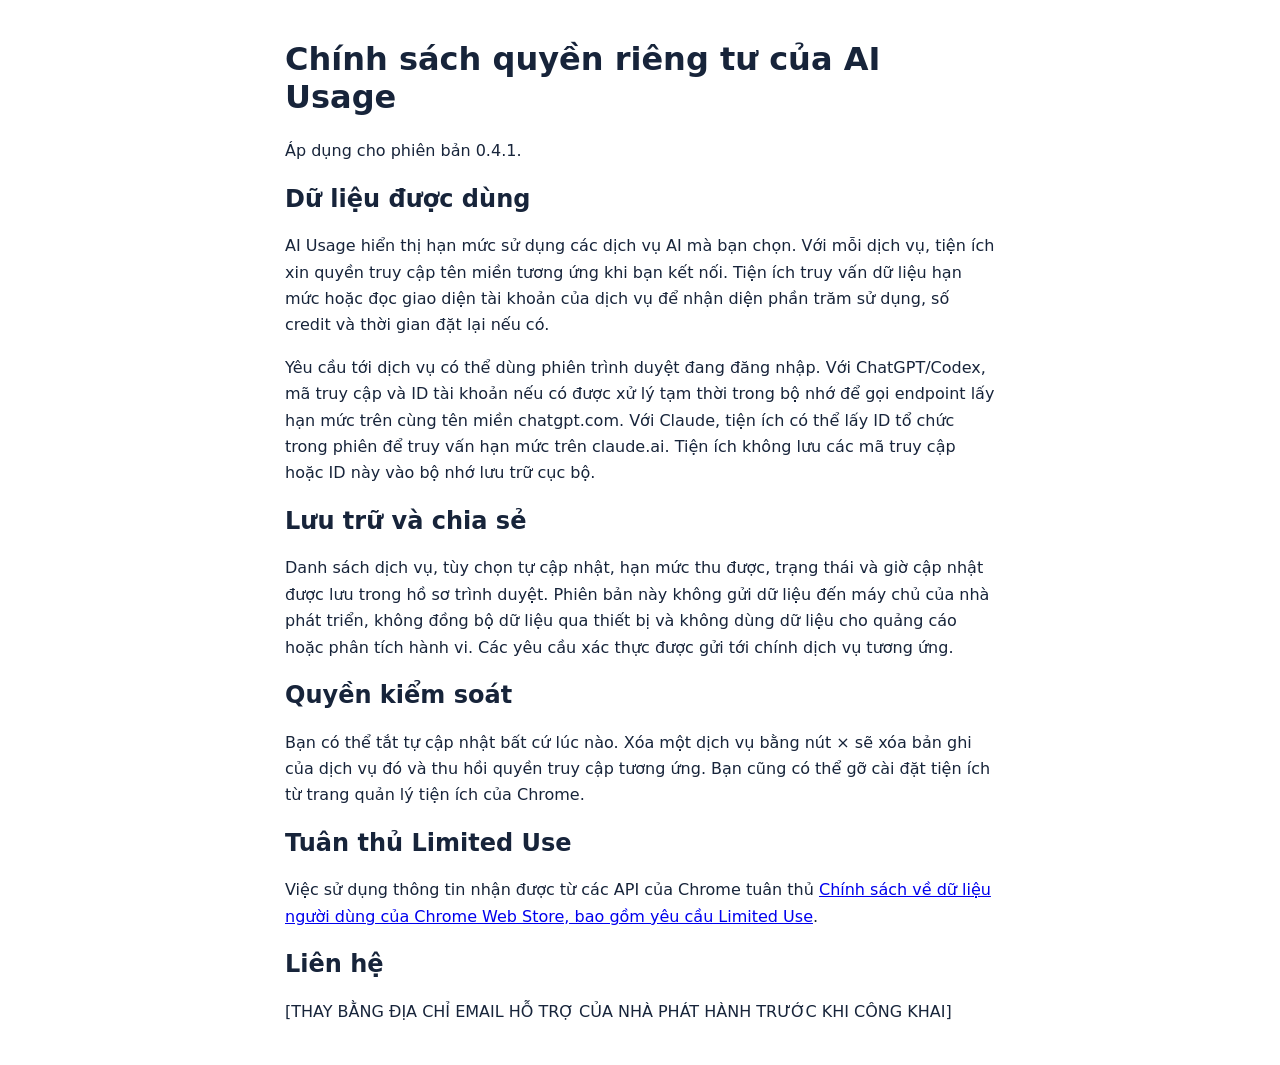
==== privacy.html @ 40a07149 "Add files via upload" ====
<!doctype html>
<html lang="vi">
<meta charset="utf-8">
<meta name="viewport" content="width=device-width, initial-scale=1">
<title>Chính sách quyền riêng tư của AI Usage</title>
<style>
body { margin: 40px auto; padding: 0 20px; max-width: 710px; font: 16px/1.65 system-ui, sans-serif; color: #17243a; }
h1, h2 { line-height: 1.2; }
</style>
<main>
<h1>Chính sách quyền riêng tư của AI Usage</h1>
<p>Áp dụng cho phiên bản 0.4.1.</p>
<h2>Dữ liệu được dùng</h2>
<p>AI Usage hiển thị hạn mức sử dụng các dịch vụ AI mà bạn chọn. Với mỗi dịch vụ, tiện ích xin quyền truy cập tên miền tương ứng khi bạn kết nối. Tiện ích truy vấn dữ liệu hạn mức hoặc đọc giao diện tài khoản của dịch vụ để nhận diện phần trăm sử dụng, số credit và thời gian đặt lại nếu có.</p>
<p>Yêu cầu tới dịch vụ có thể dùng phiên trình duyệt đang đăng nhập. Với ChatGPT/Codex, mã truy cập và ID tài khoản nếu có được xử lý tạm thời trong bộ nhớ để gọi endpoint lấy hạn mức trên cùng tên miền chatgpt.com. Với Claude, tiện ích có thể lấy ID tổ chức trong phiên để truy vấn hạn mức trên claude.ai. Tiện ích không lưu các mã truy cập hoặc ID này vào bộ nhớ lưu trữ cục bộ.</p>
<h2>Lưu trữ và chia sẻ</h2>
<p>Danh sách dịch vụ, tùy chọn tự cập nhật, hạn mức thu được, trạng thái và giờ cập nhật được lưu trong hồ sơ trình duyệt. Phiên bản này không gửi dữ liệu đến máy chủ của nhà phát triển, không đồng bộ dữ liệu qua thiết bị và không dùng dữ liệu cho quảng cáo hoặc phân tích hành vi. Các yêu cầu xác thực được gửi tới chính dịch vụ tương ứng.</p>
<h2>Quyền kiểm soát</h2>
<p>Bạn có thể tắt tự cập nhật bất cứ lúc nào. Xóa một dịch vụ bằng nút × sẽ xóa bản ghi của dịch vụ đó và thu hồi quyền truy cập tương ứng. Bạn cũng có thể gỡ cài đặt tiện ích từ trang quản lý tiện ích của Chrome.</p>
<h2>Tuân thủ Limited Use</h2>
<p>Việc sử dụng thông tin nhận được từ các API của Chrome tuân thủ <a href="https://developer.chrome.com/docs/webstore/program-policies/limited-use">Chính sách về dữ liệu người dùng của Chrome Web Store, bao gồm yêu cầu Limited Use</a>.</p>
<h2>Liên hệ</h2>
<p>[THAY BẰNG ĐỊA CHỈ EMAIL HỖ TRỢ CỦA NHÀ PHÁT HÀNH TRƯỚC KHI CÔNG KHAI]</p>
</main>
</html>
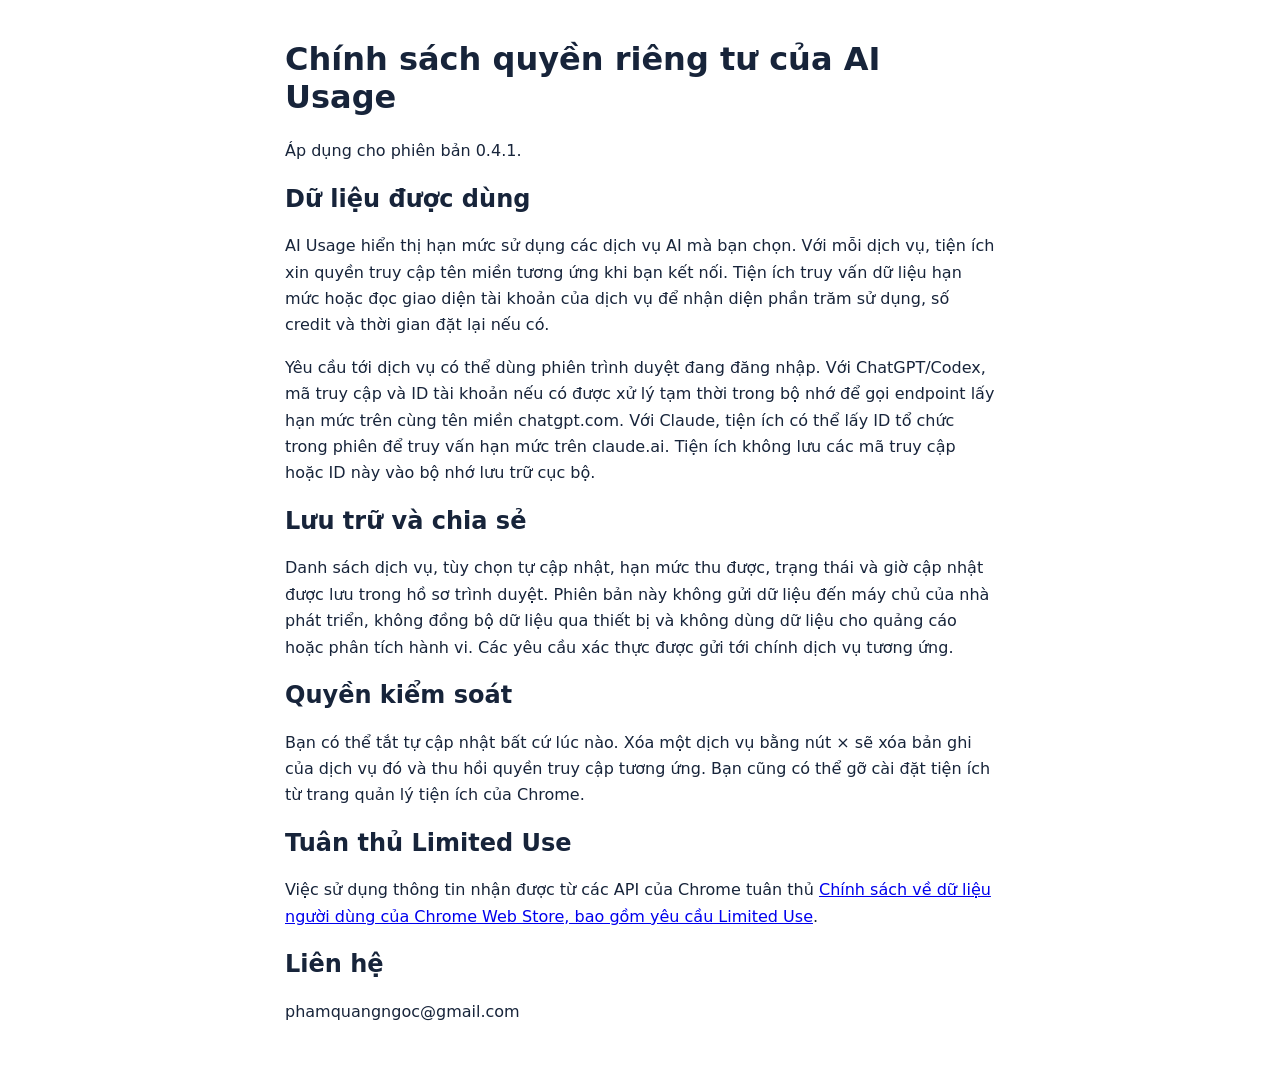
==== commit b0e036c3: "Update privacy.html" ====
--- a/privacy.html
+++ b/privacy.html
@@ -20,6 +20,6 @@
 <h2>Tuân thủ Limited Use</h2>
 <p>Việc sử dụng thông tin nhận được từ các API của Chrome tuân thủ <a href="https://developer.chrome.com/docs/webstore/program-policies/limited-use">Chính sách về dữ liệu người dùng của Chrome Web Store, bao gồm yêu cầu Limited Use</a>.</p>
 <h2>Liên hệ</h2>
-<p>[THAY BẰNG ĐỊA CHỈ EMAIL HỖ TRỢ CỦA NHÀ PHÁT HÀNH TRƯỚC KHI CÔNG KHAI]</p>
+<p>phamquangngoc@gmail.com</p>
 </main>
 </html>
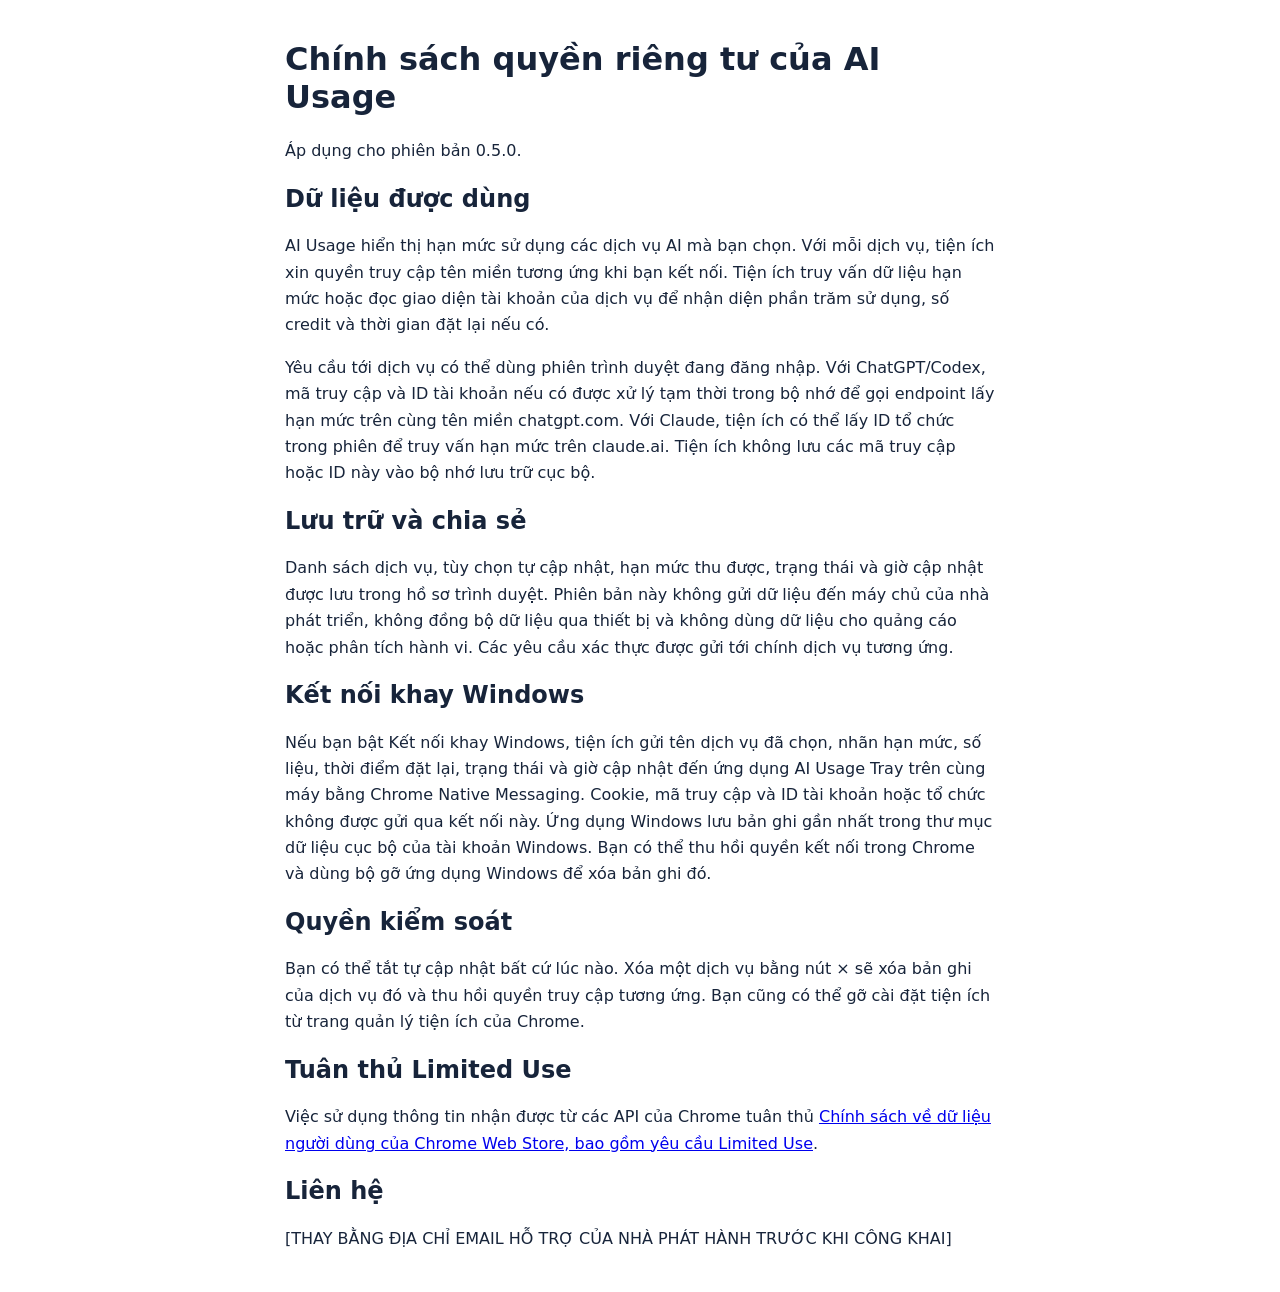
==== commit e824f861: "Update privacy.html" ====
--- a/privacy.html
+++ b/privacy.html
@@ -9,17 +9,19 @@
 </style>
 <main>
 <h1>Chính sách quyền riêng tư của AI Usage</h1>
-<p>Áp dụng cho phiên bản 0.4.1.</p>
+<p>Áp dụng cho phiên bản 0.5.0.</p>
 <h2>Dữ liệu được dùng</h2>
 <p>AI Usage hiển thị hạn mức sử dụng các dịch vụ AI mà bạn chọn. Với mỗi dịch vụ, tiện ích xin quyền truy cập tên miền tương ứng khi bạn kết nối. Tiện ích truy vấn dữ liệu hạn mức hoặc đọc giao diện tài khoản của dịch vụ để nhận diện phần trăm sử dụng, số credit và thời gian đặt lại nếu có.</p>
 <p>Yêu cầu tới dịch vụ có thể dùng phiên trình duyệt đang đăng nhập. Với ChatGPT/Codex, mã truy cập và ID tài khoản nếu có được xử lý tạm thời trong bộ nhớ để gọi endpoint lấy hạn mức trên cùng tên miền chatgpt.com. Với Claude, tiện ích có thể lấy ID tổ chức trong phiên để truy vấn hạn mức trên claude.ai. Tiện ích không lưu các mã truy cập hoặc ID này vào bộ nhớ lưu trữ cục bộ.</p>
 <h2>Lưu trữ và chia sẻ</h2>
 <p>Danh sách dịch vụ, tùy chọn tự cập nhật, hạn mức thu được, trạng thái và giờ cập nhật được lưu trong hồ sơ trình duyệt. Phiên bản này không gửi dữ liệu đến máy chủ của nhà phát triển, không đồng bộ dữ liệu qua thiết bị và không dùng dữ liệu cho quảng cáo hoặc phân tích hành vi. Các yêu cầu xác thực được gửi tới chính dịch vụ tương ứng.</p>
+<h2>Kết nối khay Windows</h2>
+<p>Nếu bạn bật Kết nối khay Windows, tiện ích gửi tên dịch vụ đã chọn, nhãn hạn mức, số liệu, thời điểm đặt lại, trạng thái và giờ cập nhật đến ứng dụng AI Usage Tray trên cùng máy bằng Chrome Native Messaging. Cookie, mã truy cập và ID tài khoản hoặc tổ chức không được gửi qua kết nối này. Ứng dụng Windows lưu bản ghi gần nhất trong thư mục dữ liệu cục bộ của tài khoản Windows. Bạn có thể thu hồi quyền kết nối trong Chrome và dùng bộ gỡ ứng dụng Windows để xóa bản ghi đó.</p>
 <h2>Quyền kiểm soát</h2>
 <p>Bạn có thể tắt tự cập nhật bất cứ lúc nào. Xóa một dịch vụ bằng nút × sẽ xóa bản ghi của dịch vụ đó và thu hồi quyền truy cập tương ứng. Bạn cũng có thể gỡ cài đặt tiện ích từ trang quản lý tiện ích của Chrome.</p>
 <h2>Tuân thủ Limited Use</h2>
 <p>Việc sử dụng thông tin nhận được từ các API của Chrome tuân thủ <a href="https://developer.chrome.com/docs/webstore/program-policies/limited-use">Chính sách về dữ liệu người dùng của Chrome Web Store, bao gồm yêu cầu Limited Use</a>.</p>
 <h2>Liên hệ</h2>
-<p>phamquangngoc@gmail.com</p>
+<p>[THAY BẰNG ĐỊA CHỈ EMAIL HỖ TRỢ CỦA NHÀ PHÁT HÀNH TRƯỚC KHI CÔNG KHAI]</p>
 </main>
 </html>
